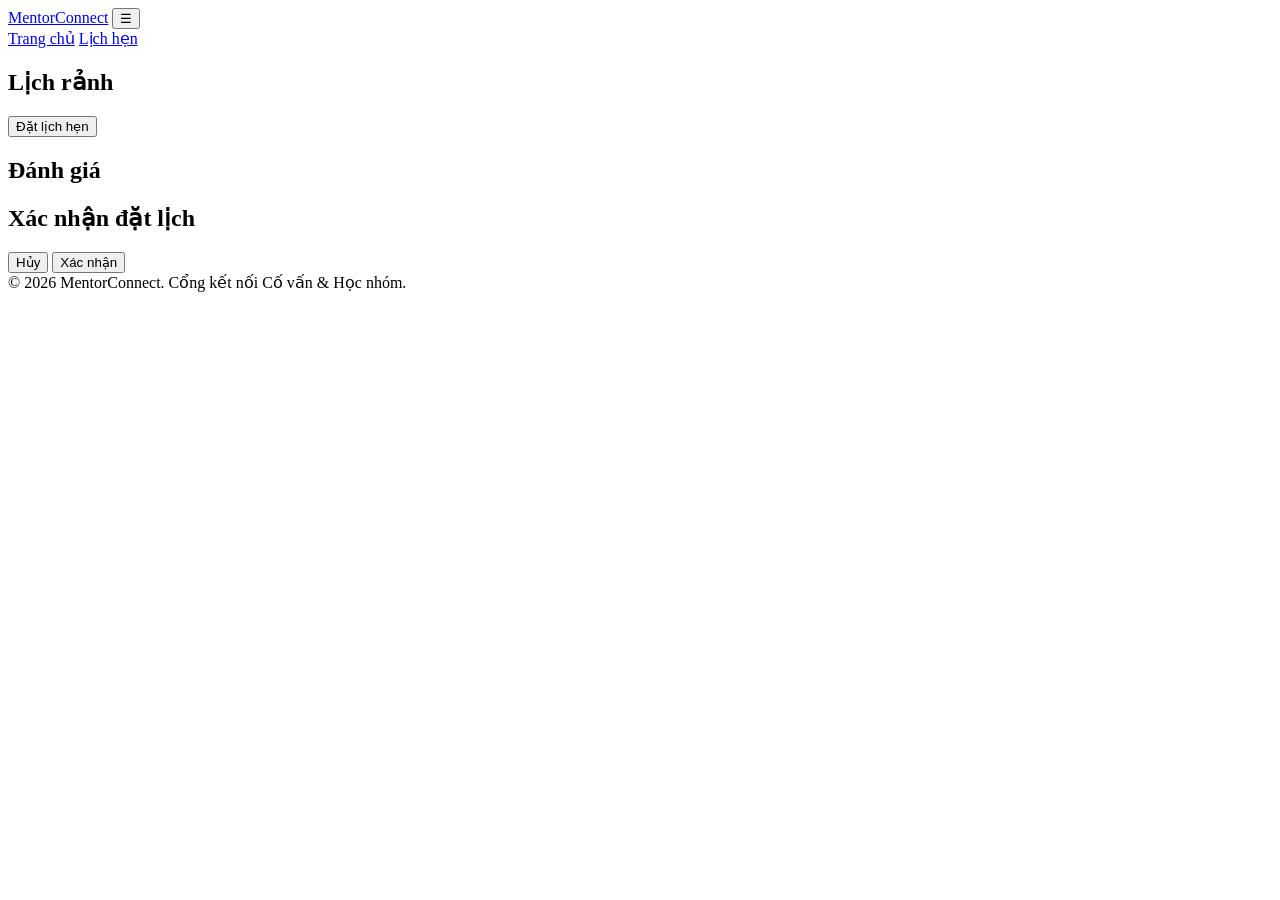
==== index2.html @ 730cafae "html" ====
<!DOCTYPE html>
<html lang="vi">
<head>
  <!-- Khai báo tiếng Việt và tối ưu hiển thị trên điện thoại -->
  <meta charset="UTF-8">
  <meta name="viewport" content="width=device-width, initial-scale=1.0">
  <title>MentorConnect - Hồ sơ cố vấn</title>

  <!-- Nạp stylesheet chung trước, sau đó nạp stylesheet riêng cho trang hồ sơ -->
  <link rel="stylesheet" href="css/styles.css">
  <link rel="stylesheet" href="css/profile.css">
</head>
<body>
  <!-- Phần đầu trang và thanh điều hướng -->
  <header class="site-header">
    <div class="container header-inner">
      <a class="logo" href="index.html">MentorConnect</a>
      <button class="menu-toggle" id="menu-toggle" aria-label="Bật tắt menu">☰</button>
      <nav class="nav" id="nav">
        <a href="index.html">Trang chủ</a>
        <a href="index3.html">Lịch hẹn</a>
      </nav>
    </div>
  </header>

  <!-- Nội dung chính: hồ sơ cố vấn, lịch rảnh và đánh giá do JavaScript đổ dữ liệu -->
  <main class="container" id="profile-root">
    <!-- Thông tin tổng quan của cố vấn -->
    <section class="card profile-head">
      <div class="avatar avatar-lg" id="mentor-avatar"></div>
      <div>
        <h1 id="mentor-name"></h1>
        <p class="rating" id="mentor-rating"></p>
        <p class="bio" id="mentor-bio"></p>
        <div class="tags" id="mentor-skills"></div>
      </div>
    </section>

    <!-- Danh sách khung giờ rảnh và nút đặt lịch -->
    <section class="card section">
      <h2>Lịch rảnh</h2>
      <div class="slot-list" id="slot-list"></div>
      <button class="btn btn-primary" id="book-btn">Đặt lịch hẹn</button>
    </section>

    <!-- Danh sách đánh giá từ người học -->
    <section class="card section">
      <h2>Đánh giá</h2>
      <div id="review-list"></div>
    </section>
  </main>

  <!-- Hộp thoại xác nhận đặt lịch hẹn -->
  <div class="modal" id="confirm-modal">
    <div class="modal-box card">
      <h2>Xác nhận đặt lịch</h2>
      <p id="confirm-text"></p>
      <div class="modal-actions">
        <button class="btn btn-danger" id="cancel-btn">Hủy</button>
        <button class="btn btn-primary" id="confirm-btn">Xác nhận</button>
      </div>
    </div>
  </div>

  <!-- Phần chân trang -->
  <footer class="site-footer">
    <div class="container">© 2026 MentorConnect. Cổng kết nối Cố vấn &amp; Học nhóm.</div>
  </footer>

  <!-- Nạp các tệp JavaScript theo đúng thứ tự -->
  <script src="js/data.js"></script>
  <script src="js/common.js"></script>
  <script src="js/profile.js"></script>
</body>
</html>
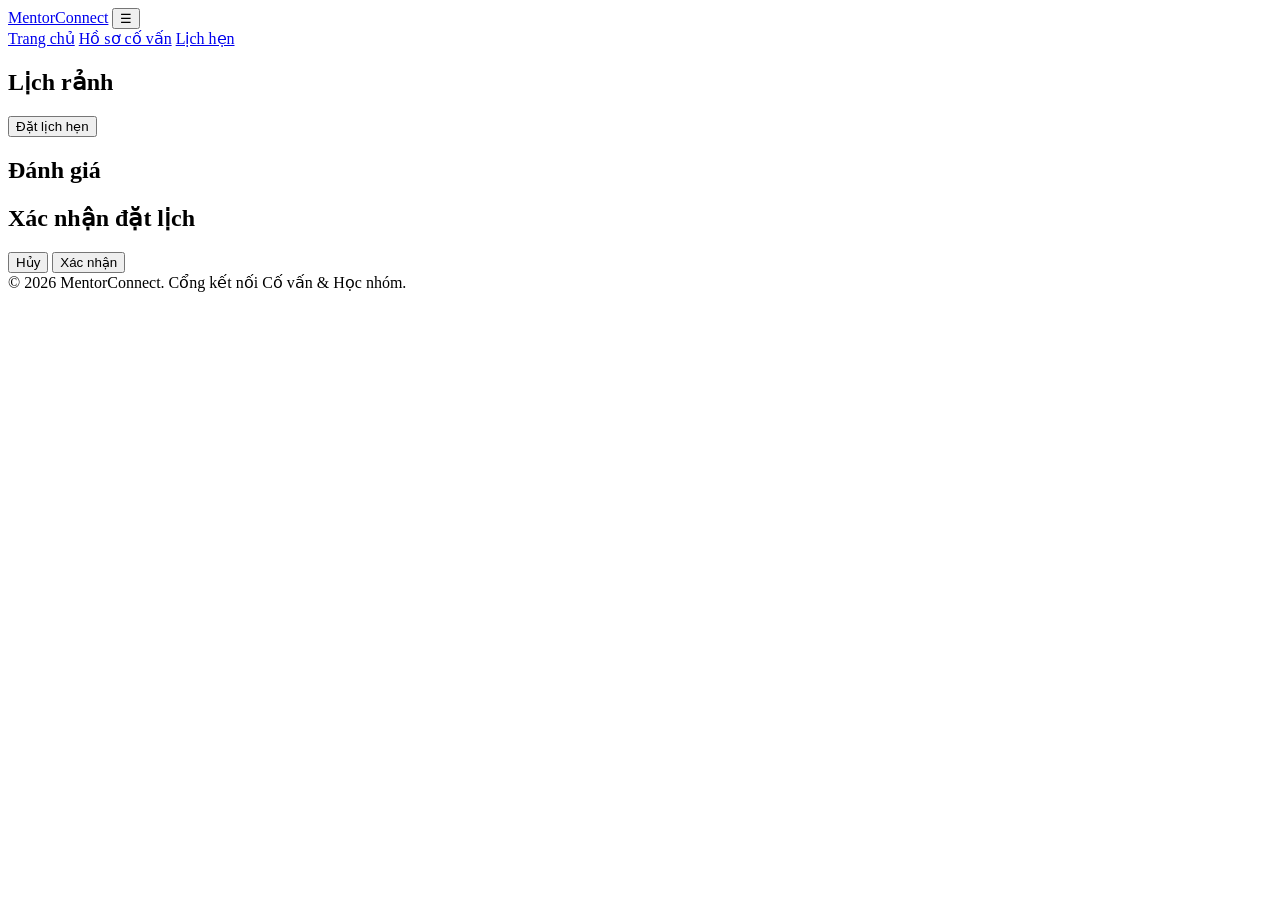
==== commit 25d8029d: "update html" ====
--- a/index2.html
+++ b/index2.html
@@ -18,6 +18,7 @@
       <button class="menu-toggle" id="menu-toggle" aria-label="Bật tắt menu">☰</button>
       <nav class="nav" id="nav">
         <a href="index.html">Trang chủ</a>
+        <a href="index2.html">Hồ sơ cố vấn</a>
         <a href="index3.html">Lịch hẹn</a>
       </nav>
     </div>
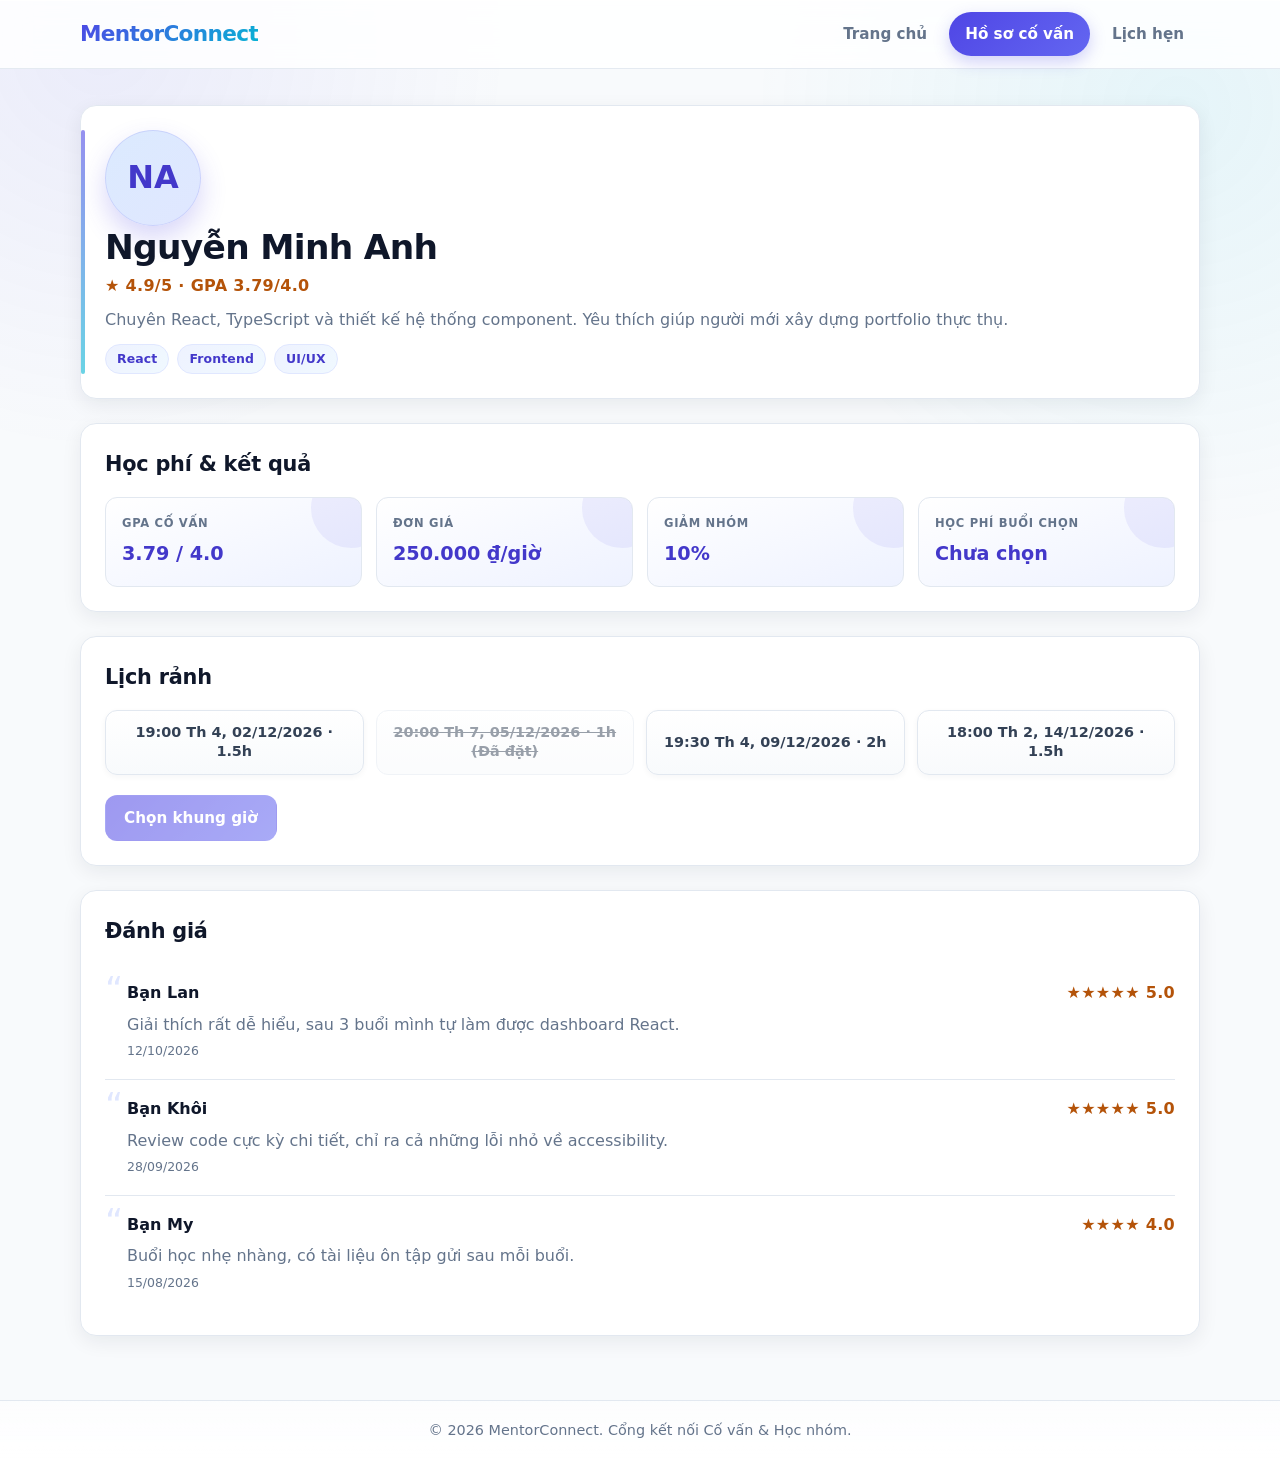
==== commit 8596af6e: "style: nang cap UI/UX, responsive va accessibility cho ca 3 trang" ====
--- a/index2.html
+++ b/index2.html
@@ -5,6 +5,7 @@
   <meta charset="UTF-8">
   <meta name="viewport" content="width=device-width, initial-scale=1.0">
   <title>MentorConnect - Hồ sơ cố vấn</title>
+  <meta name="description" content="Xem hồ sơ cố vấn, GPA, học phí, lịch rảnh và đánh giá trước khi đặt lịch trao đổi.">
 
   <!-- Nạp stylesheet chung trước, sau đó nạp stylesheet riêng cho trang hồ sơ -->
   <link rel="stylesheet" href="css/styles.css">
--- a/css/styles.css
+++ b/css/styles.css
@@ -0,0 +1,612 @@
+/* ==========================================================
+   styles.css - Design system & shell dùng chung cho mọi trang
+   ========================================================== */
+
+:root {
+  color-scheme: light;
+
+  --primary: #4f46e5;
+  --primary-dark: #4338ca;
+  --primary-050: #eef2ff;
+  --primary-100: #e0e7ff;
+  --accent: #06b6d4;
+
+  --text: #0f172a;
+  --text-soft: #334155;
+  --muted: #64748b;
+  --bg: #f8fafc;
+  --card: #ffffff;
+  --border: #e2e8f0;
+
+  --danger: #b91c1c;
+  --success: #047857;
+  --warning: #b45309;
+  --star: #b45309;
+
+  --radius-sm: 10px;
+  --radius: 16px;
+  --radius-lg: 22px;
+  --header-h: 68px;
+
+  --shadow: 0 6px 20px rgba(15, 23, 42, 0.07);
+  --shadow-lg: 0 18px 40px rgba(15, 23, 42, 0.12);
+  --ring: rgba(79, 70, 229, 0.35);
+  --ease: cubic-bezier(0.22, 1, 0.36, 1);
+}
+
+*,
+*::before,
+*::after {
+  box-sizing: border-box;
+}
+
+html {
+  scroll-behavior: smooth;
+  scroll-padding-top: calc(var(--header-h) + 16px);
+  -webkit-text-size-adjust: 100%;
+}
+
+body {
+  position: relative;
+  isolation: isolate;
+  margin: 0;
+  min-height: 100vh;
+  min-height: 100dvh;
+  display: flex;
+  flex-direction: column;
+  font-family: system-ui, -apple-system, "Segoe UI", Roboto, "Helvetica Neue", Arial, sans-serif;
+  font-size: 16px;
+  line-height: 1.6;
+  color: var(--text);
+  background: var(--bg);
+  text-rendering: optimizeLegibility;
+  -webkit-font-smoothing: antialiased;
+}
+
+/* Nền trang có thêm hai vầng sáng mờ, tạo chiều sâu mà không ảnh hưởng layout. */
+body::before {
+  content: "";
+  position: fixed;
+  inset: 0;
+  z-index: -1;
+  pointer-events: none;
+  background:
+    radial-gradient(circle at 8% 5%, rgba(79, 70, 229, 0.08), transparent 28%),
+    radial-gradient(circle at 92% 12%, rgba(6, 182, 212, 0.08), transparent 30%);
+}
+
+::selection {
+  background: var(--primary-100);
+  color: var(--primary-dark);
+}
+
+:where(a, button, input, select):focus-visible {
+  outline: 3px solid var(--ring);
+  outline-offset: 2px;
+}
+
+img {
+  display: block;
+  max-width: 100%;
+}
+
+main {
+  flex: 1;
+}
+
+.container {
+  width: min(100% - 40px, 1120px);
+  margin-inline: auto;
+}
+
+/* ---------- Header & navigation ---------- */
+.site-header {
+  position: sticky;
+  top: 0;
+  z-index: 50;
+  min-height: var(--header-h);
+  background: rgba(255, 255, 255, 0.86);
+  backdrop-filter: blur(14px) saturate(140%);
+  -webkit-backdrop-filter: blur(14px) saturate(140%);
+  border-bottom: 1px solid rgba(226, 232, 240, 0.9);
+  box-shadow: inset 0 1px 0 rgba(255, 255, 255, 0.7);
+}
+
+.header-inner {
+  position: relative;
+  display: flex;
+  align-items: center;
+  justify-content: space-between;
+  gap: 16px;
+  min-height: var(--header-h);
+}
+
+.logo {
+  font-size: 1.35rem;
+  font-weight: 800;
+  letter-spacing: -0.03em;
+  text-decoration: none;
+  background: linear-gradient(135deg, var(--primary), var(--accent));
+  -webkit-background-clip: text;
+  background-clip: text;
+  color: transparent;
+  transition: filter 0.2s;
+}
+
+.logo:hover {
+  filter: brightness(0.94);
+}
+
+.nav {
+  display: flex;
+  align-items: center;
+  gap: 6px;
+}
+
+.nav a {
+  display: inline-flex;
+  align-items: center;
+  min-height: 44px;
+  padding: 8px 16px;
+  border-radius: 999px;
+  color: var(--muted);
+  font-size: 0.95rem;
+  font-weight: 600;
+  text-decoration: none;
+  transition: color 0.2s, background-color 0.2s, box-shadow 0.2s, transform 0.2s var(--ease);
+}
+
+.nav a:hover {
+  color: var(--primary);
+  background: var(--primary-050);
+  transform: translateY(-1px);
+}
+
+.nav a.active,
+.nav a[aria-current="page"] {
+  color: #fff;
+  background: linear-gradient(135deg, var(--primary), #6366f1);
+  box-shadow: 0 6px 16px rgba(79, 70, 229, 0.25);
+  transform: none;
+}
+
+.menu-toggle {
+  display: none;
+  place-items: center;
+  width: 44px;
+  height: 44px;
+  padding: 0;
+  border: 1px solid var(--border);
+  border-radius: 12px;
+  background: #fff;
+  color: var(--text);
+  font-size: 1.3rem;
+  line-height: 1;
+  cursor: pointer;
+  transition: transform 0.25s var(--ease), border-color 0.2s, color 0.2s, background-color 0.2s;
+}
+
+.menu-toggle:hover {
+  border-color: var(--primary);
+  color: var(--primary);
+  background: var(--primary-050);
+}
+
+.menu-toggle[aria-expanded="true"] {
+  transform: rotate(90deg);
+  border-color: var(--primary);
+  color: var(--primary);
+}
+
+/* ---------- Card, nút bấm, avatar, tag ---------- */
+.card {
+  background: var(--card);
+  border: 1px solid var(--border);
+  border-radius: var(--radius);
+  box-shadow: var(--shadow), inset 0 1px 0 rgba(255, 255, 255, 0.9);
+  padding: 24px;
+}
+
+.section {
+  margin-top: 24px;
+  scroll-margin-top: calc(var(--header-h) + 16px);
+}
+
+.section h2 {
+  margin: 0 0 16px;
+  font-size: clamp(1.15rem, 2.2vw, 1.3rem);
+  letter-spacing: -0.01em;
+}
+
+.btn {
+  display: inline-flex;
+  align-items: center;
+  justify-content: center;
+  gap: 8px;
+  min-height: 44px;
+  padding: 10px 18px;
+  border: 1px solid transparent;
+  border-radius: 12px;
+  font: inherit;
+  font-size: 0.95rem;
+  font-weight: 600;
+  cursor: pointer;
+  transition: transform 0.2s var(--ease), background-color 0.2s,
+    box-shadow 0.2s, border-color 0.2s, color 0.2s;
+}
+
+.btn:hover:not(:disabled) {
+  transform: translateY(-2px);
+}
+
+.btn:active:not(:disabled) {
+  transform: translateY(0) scale(0.98);
+}
+
+.btn:disabled {
+  opacity: 0.55;
+  cursor: not-allowed;
+  box-shadow: none;
+}
+
+.btn-primary {
+  color: #fff;
+  background: linear-gradient(135deg, var(--primary), #6366f1);
+  box-shadow: 0 6px 16px rgba(79, 70, 229, 0.25);
+}
+
+.btn-primary:hover:not(:disabled) {
+  background: linear-gradient(135deg, var(--primary-dark), var(--primary));
+  box-shadow: 0 10px 22px rgba(79, 70, 229, 0.32);
+}
+
+.btn-danger {
+  color: var(--danger);
+  background: #fff1f2;
+  border-color: #fecdd3;
+}
+
+.btn-danger:hover:not(:disabled) {
+  background: #ffe4e6;
+  border-color: #fda4af;
+}
+
+.avatar {
+  display: grid;
+  place-items: center;
+  flex-shrink: 0;
+  width: 56px;
+  height: 56px;
+  border-radius: 50%;
+  overflow: hidden;
+  background: linear-gradient(135deg, #dbeafe, var(--primary-100));
+  color: var(--primary-dark);
+  font-weight: 700;
+  font-size: 1.1rem;
+  box-shadow: inset 0 0 0 1px rgba(79, 70, 229, 0.12), 0 4px 12px rgba(79, 70, 229, 0.12);
+}
+
+.avatar-lg {
+  width: 96px;
+  height: 96px;
+  font-size: 2rem;
+}
+
+.avatar img {
+  width: 100%;
+  height: 100%;
+  object-fit: cover;
+}
+
+.tags {
+  display: flex;
+  flex-wrap: wrap;
+  gap: 8px;
+}
+
+.tags span,
+.tag {
+  display: inline-flex;
+  align-items: center;
+  padding: 4px 11px;
+  border: 1px solid var(--primary-100);
+  border-radius: 999px;
+  background: linear-gradient(135deg, var(--primary-050), #f0f9ff);
+  color: var(--primary-dark);
+  font-size: 0.78rem;
+  font-weight: 700;
+  letter-spacing: 0.01em;
+}
+
+.rating {
+  margin: 4px 0;
+  color: var(--star);
+  font-weight: 700;
+  letter-spacing: 0.02em;
+}
+
+.bio {
+  margin: 8px 0 0;
+  color: var(--muted);
+}
+
+/* ---------- Modal xác nhận ---------- */
+.modal {
+  position: fixed;
+  inset: 0;
+  z-index: 100;
+  display: grid;
+  place-items: center;
+  padding: max(20px, env(safe-area-inset-top)) max(20px, env(safe-area-inset-right))
+    max(20px, env(safe-area-inset-bottom)) max(20px, env(safe-area-inset-left));
+  background: rgba(15, 23, 42, 0.55);
+  backdrop-filter: blur(5px);
+  -webkit-backdrop-filter: blur(5px);
+  animation: modal-fade 0.2s ease-out;
+}
+
+.modal[hidden],
+.modal.hidden,
+.modal.is-hidden {
+  display: none;
+}
+
+.modal-box {
+  width: min(440px, 100%);
+  max-height: calc(100dvh - 40px);
+  overflow: auto;
+  padding: 28px;
+  border-radius: var(--radius-lg);
+  box-shadow: var(--shadow-lg);
+  animation: modal-pop 0.28s var(--ease);
+}
+
+.modal-box h2 {
+  margin-top: 0;
+  letter-spacing: -0.01em;
+}
+
+.modal-box p {
+  color: var(--muted);
+}
+
+.modal-actions {
+  display: flex;
+  flex-wrap: wrap;
+  justify-content: flex-end;
+  gap: 10px;
+  margin-top: 20px;
+}
+
+/* ---------- Toast & hộp thoại xác nhận (do JS tạo) ---------- */
+.mc-toast-root {
+  position: fixed;
+  z-index: 200;
+  right: max(20px, env(safe-area-inset-right));
+  bottom: max(20px, env(safe-area-inset-bottom));
+  display: flex;
+  flex-direction: column;
+  gap: 10px;
+  width: min(360px, calc(100vw - 40px));
+  pointer-events: none;
+}
+
+.mc-toast {
+  display: flex;
+  align-items: center;
+  gap: 10px;
+  padding: 12px 16px;
+  border: 1px solid rgba(255, 255, 255, 0.22);
+  border-radius: 12px;
+  color: #fff;
+  font-size: 0.9rem;
+  font-weight: 600;
+  line-height: 1.4;
+  box-shadow: 0 12px 28px rgba(15, 23, 42, 0.22);
+  backdrop-filter: blur(8px);
+  -webkit-backdrop-filter: blur(8px);
+  pointer-events: auto;
+  animation: mc-toast-in 0.3s var(--ease);
+}
+
+.mc-toast::before {
+  display: grid;
+  place-items: center;
+  flex-shrink: 0;
+  width: 22px;
+  height: 22px;
+  border-radius: 50%;
+  background: rgba(255, 255, 255, 0.22);
+  font-size: 0.8rem;
+}
+
+.mc-toast-success {
+  background: linear-gradient(135deg, #047857, #0f766e);
+}
+
+.mc-toast-success::before {
+  content: "✓";
+}
+
+.mc-toast-error {
+  background: linear-gradient(135deg, #b91c1c, #be123c);
+}
+
+.mc-toast-error::before {
+  content: "!";
+}
+
+.mc-toast-out {
+  opacity: 0;
+  transform: translateY(8px);
+  transition: opacity 0.25s, transform 0.25s;
+}
+
+.mc-confirm .modal-box p {
+  white-space: pre-line;
+}
+
+/* ---------- Footer ---------- */
+.site-footer {
+  margin-top: auto;
+  padding: 18px 20px;
+  border-top: 1px solid var(--border);
+  background: linear-gradient(180deg, rgba(255, 255, 255, 0.6), #fff);
+  color: var(--muted);
+  text-align: center;
+  font-size: 0.9rem;
+}
+
+/* ---------- Responsive ---------- */
+@media (max-width: 900px) {
+  .container {
+    width: min(100% - 32px, 1120px);
+  }
+}
+
+@media (max-width: 720px) {
+  :root {
+    --header-h: 60px;
+  }
+
+  .container {
+    width: min(100% - 28px, 1120px);
+  }
+
+  .menu-toggle {
+    display: grid;
+  }
+
+  .nav {
+    display: none;
+    position: absolute;
+    top: calc(100% + 8px);
+    left: 0;
+    right: 0;
+    flex-direction: column;
+    align-items: stretch;
+    gap: 4px;
+    margin: 0;
+    padding: 10px;
+    background: rgba(255, 255, 255, 0.97);
+    border: 1px solid var(--border);
+    border-radius: var(--radius);
+    box-shadow: var(--shadow-lg);
+    animation: modal-pop 0.22s var(--ease);
+  }
+
+  /* JS toggle có thể dùng một trong các class này */
+  .nav.active,
+  .nav.show,
+  .nav.open {
+    display: flex;
+  }
+
+  .nav a {
+    justify-content: center;
+    border-radius: 12px;
+  }
+
+  .nav a.active,
+  .nav a[aria-current="page"] {
+    color: var(--primary);
+    background: var(--primary-050);
+    box-shadow: none;
+  }
+
+  .avatar-lg {
+    width: 76px;
+    height: 76px;
+    font-size: 1.5rem;
+  }
+
+  .card {
+    padding: 18px;
+  }
+
+  .modal-box {
+    padding: 22px;
+  }
+
+  .modal-actions .btn {
+    flex: 1 1 120px;
+  }
+}
+
+@media (max-width: 420px) {
+  .container {
+    width: min(100% - 24px, 1120px);
+  }
+
+  .header-inner {
+    gap: 8px;
+  }
+
+  .logo {
+    font-size: 1.2rem;
+  }
+
+  .btn {
+    width: 100%;
+  }
+}
+
+/* ---------- Keyframes ---------- */
+@keyframes modal-fade {
+  from { opacity: 0; }
+  to { opacity: 1; }
+}
+
+@keyframes modal-pop {
+  from { opacity: 0; transform: translateY(12px) scale(0.96); }
+  to { opacity: 1; transform: translateY(0) scale(1); }
+}
+
+@keyframes mc-toast-in {
+  from { opacity: 0; transform: translateY(12px) scale(0.96); }
+  to { opacity: 1; transform: translateY(0) scale(1); }
+}
+
+/* ---------- Accessibility & in ấn ---------- */
+@media (prefers-reduced-motion: reduce) {
+  html {
+    scroll-behavior: auto;
+  }
+
+  *,
+  *::before,
+  *::after {
+    animation-duration: 0.01ms !important;
+    animation-iteration-count: 1 !important;
+    transition-duration: 0.01ms !important;
+  }
+}
+
+@media print {
+  .site-header,
+  .site-footer,
+  .modal,
+  .mc-toast-root,
+  .btn,
+  .menu-toggle,
+  .appointment-toolbar {
+    display: none !important;
+  }
+
+  body {
+    background: #fff;
+  }
+
+  body::before,
+  .banner::before,
+  .banner::after {
+    display: none;
+  }
+
+  .card,
+  .mentor-list > *,
+  .appointment-list > * {
+    box-shadow: none;
+    break-inside: avoid;
+  }
+}
--- a/css/profile.css
+++ b/css/profile.css
@@ -0,0 +1,252 @@
+/* ==========================================================
+   profile.css - Hồ sơ cố vấn: thông tin, lịch rảnh, đánh giá
+   ========================================================== */
+
+#profile-root {
+  padding-top: clamp(24px, 4vw, 36px);
+  padding-bottom: clamp(40px, 6vw, 64px);
+}
+
+/* ---------- Thông tin tổng quan ---------- */
+.profile-head {
+  position: relative;
+  gap: clamp(16px, 3vw, 28px);
+}
+
+.profile-head::after {
+  content: "";
+  position: absolute;
+  top: 24px;
+  bottom: 24px;
+  left: 0;
+  width: 4px;
+  border-radius: 999px;
+  background: linear-gradient(var(--primary), var(--accent));
+  opacity: 0.6;
+}
+
+.profile-head h1 {
+  margin: 0 0 4px;
+  font-size: clamp(1.6rem, 3.4vw, 2.15rem);
+  line-height: 1.25;
+  letter-spacing: -0.02em;
+}
+
+.profile-head .avatar-lg {
+  box-shadow: inset 0 0 0 1px rgba(79, 70, 229, 0.14), 0 12px 26px rgba(79, 70, 229, 0.22);
+}
+
+.profile-head .tags {
+  margin-top: 12px;
+}
+
+/* ---------- Lịch rảnh ---------- */
+.slot-list {
+  display: grid;
+  grid-template-columns: repeat(auto-fit, minmax(min(100%, 165px), 1fr));
+  gap: 12px;
+  margin-bottom: 20px;
+}
+
+.slot-list button,
+.slot {
+  position: relative;
+  min-height: 52px;
+  padding: 12px 14px;
+  border: 1px solid var(--border);
+  border-radius: 12px;
+  background: linear-gradient(180deg, #fff, #f8fafc);
+  color: var(--text-soft);
+  font: inherit;
+  font-size: 0.9rem;
+  font-weight: 600;
+  line-height: 1.35;
+  text-align: center;
+  cursor: pointer;
+  box-shadow: 0 2px 6px rgba(15, 23, 42, 0.04);
+  transition: transform 0.2s var(--ease), border-color 0.2s,
+    background-color 0.2s, color 0.2s, box-shadow 0.2s;
+}
+
+.slot-list button:not(:disabled):hover,
+.slot:not(.booked):hover {
+  transform: translateY(-2px);
+  border-color: var(--primary);
+  color: var(--primary);
+  box-shadow: 0 8px 18px rgba(79, 70, 229, 0.14);
+}
+
+.slot-list button.selected,
+.slot-list button.active,
+.slot.selected,
+.slot.active {
+  border-color: transparent;
+  background: linear-gradient(135deg, var(--primary), #6366f1);
+  color: #fff;
+  box-shadow: 0 8px 20px rgba(79, 70, 229, 0.3);
+}
+
+.slot-list button.selected::after,
+.slot.selected::after {
+  content: "✓";
+  position: absolute;
+  top: 5px;
+  right: 8px;
+  font-size: 0.8rem;
+  font-weight: 700;
+}
+
+.slot-list button:disabled,
+.slot.disabled,
+.slot.booked {
+  opacity: 0.5;
+  cursor: not-allowed;
+  text-decoration: line-through;
+  box-shadow: none;
+}
+
+/* ---------- Khối thống kê GPA / học phí do JS chèn thêm ---------- */
+.profile-stats .stats-grid {
+  display: grid;
+  grid-template-columns: repeat(auto-fit, minmax(min(100%, 170px), 1fr));
+  gap: 14px;
+}
+
+.profile-stats .stats-grid > div {
+  position: relative;
+  overflow: hidden;
+  display: flex;
+  flex-direction: column;
+  gap: 6px;
+  padding: 16px;
+  border: 1px solid var(--border);
+  border-radius: 12px;
+  background: linear-gradient(160deg, #fff, var(--primary-050));
+  transition: transform 0.25s var(--ease), box-shadow 0.25s;
+}
+
+.profile-stats .stats-grid > div::after {
+  content: "";
+  position: absolute;
+  width: 80px;
+  height: 80px;
+  top: -30px;
+  right: -30px;
+  border-radius: 50%;
+  background: rgba(79, 70, 229, 0.08);
+  pointer-events: none;
+}
+
+.profile-stats .stats-grid > div:hover {
+  transform: translateY(-2px);
+  box-shadow: 0 10px 22px rgba(15, 23, 42, 0.08);
+}
+
+.stats-label {
+  position: relative;
+  z-index: 1;
+  color: var(--muted);
+  font-size: 0.72rem;
+  font-weight: 700;
+  letter-spacing: 0.06em;
+  text-transform: uppercase;
+}
+
+.profile-stats strong {
+  position: relative;
+  z-index: 1;
+  color: var(--primary-dark);
+  font-size: clamp(1rem, 2vw, 1.2rem);
+}
+
+.empty-note {
+  margin: 0;
+  color: var(--muted);
+  font-style: italic;
+}
+
+/* ---------- Đánh giá ---------- */
+#review-list > * {
+  position: relative;
+  padding: 16px 0 16px 22px;
+  border-bottom: 1px solid var(--border);
+}
+
+#review-list > *::before {
+  content: "“";
+  position: absolute;
+  top: 8px;
+  left: 0;
+  color: var(--primary-100);
+  font-size: 2.2rem;
+  line-height: 1;
+}
+
+#review-list > *:last-child {
+  border-bottom: 0;
+}
+
+.review-header {
+  display: flex;
+  align-items: center;
+  justify-content: space-between;
+  flex-wrap: wrap;
+  gap: 12px;
+}
+
+.review-author {
+  color: var(--text);
+  font-weight: 700;
+}
+
+.review-rating {
+  color: var(--star);
+  font-weight: 700;
+  white-space: nowrap;
+  letter-spacing: 0.02em;
+}
+
+#review-list p {
+  margin: 6px 0 0;
+  color: var(--muted);
+}
+
+#review-list small {
+  color: var(--muted);
+  font-size: 0.78rem;
+}
+
+/* ---------- Responsive ---------- */
+@media (max-width: 720px) {
+  .profile-head {
+    flex-direction: column;
+    gap: 16px;
+  }
+
+  .profile-head::after {
+    display: none;
+  }
+}
+
+@media (max-width: 600px) {
+  .slot-list {
+    grid-template-columns: repeat(2, minmax(0, 1fr));
+  }
+
+  .profile-stats .stats-grid {
+    grid-template-columns: repeat(2, minmax(0, 1fr));
+  }
+}
+
+@media (max-width: 420px) {
+  .slot-list,
+  .profile-stats .stats-grid {
+    grid-template-columns: 1fr;
+  }
+
+  .review-header {
+    flex-direction: column;
+    align-items: flex-start;
+    gap: 2px;
+  }
+}
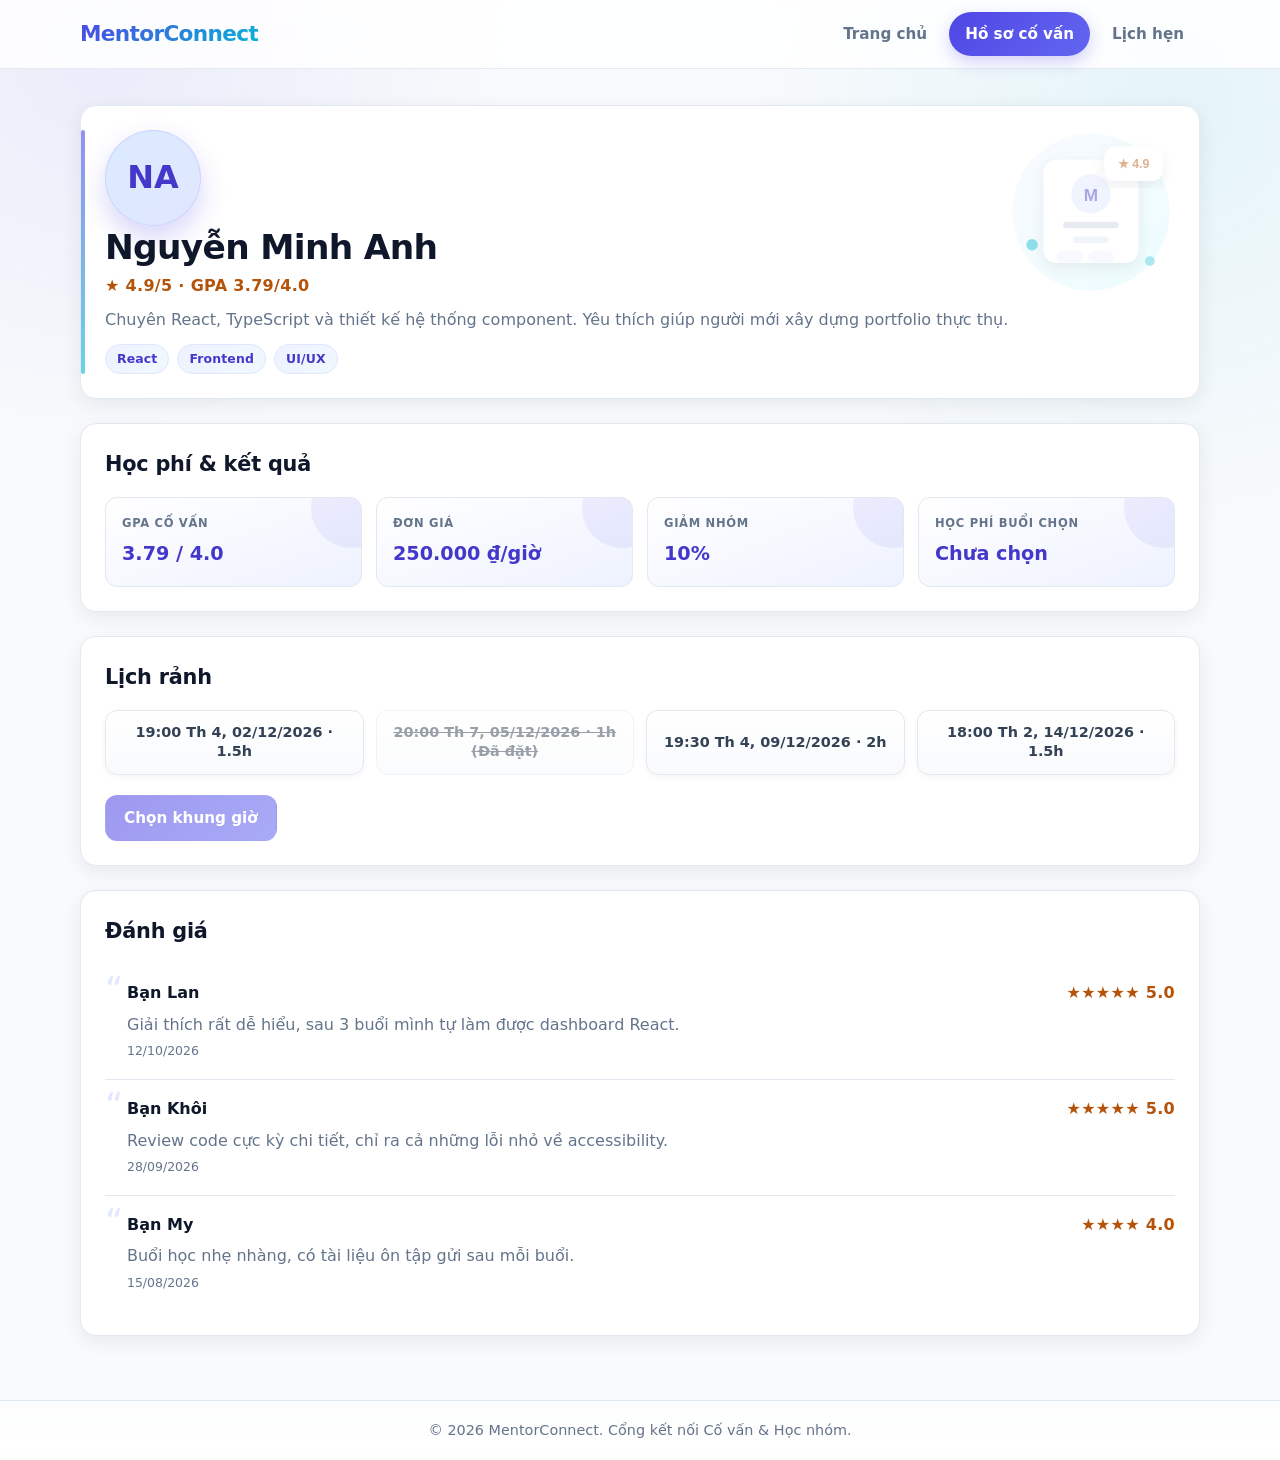
==== commit c1dea62c: "feat: them minh hoa banner, profile va lich hen tren main" ====
--- a/index2.html
+++ b/index2.html
@@ -5,7 +5,7 @@
   <meta charset="UTF-8">
   <meta name="viewport" content="width=device-width, initial-scale=1.0">
   <title>MentorConnect - Hồ sơ cố vấn</title>
-  <meta name="description" content="Xem hồ sơ cố vấn, GPA, học phí, lịch rảnh và đánh giá trước khi đặt lịch trao đổi.">
+  <meta name="description" content="Xem hồ sơ cố vấn, GPA, học phí, lịch rảnh và đánh giá trước khi đặt buổi trao đổi.">
 
   <!-- Nạp stylesheet chung trước, sau đó nạp stylesheet riêng cho trang hồ sơ -->
   <link rel="stylesheet" href="css/styles.css">
--- a/css/profile.css
+++ b/css/profile.css
@@ -23,6 +23,24 @@
   border-radius: 999px;
   background: linear-gradient(var(--primary), var(--accent));
   opacity: 0.6;
+}
+
+/* Minh họa hồ sơ nằm góc phải, chỉ trang trí nên không nhận sự kiện. */
+.profile-head::before {
+  content: "";
+  position: absolute;
+  top: 16px;
+  right: 18px;
+  width: clamp(110px, 18vw, 180px);
+  aspect-ratio: 1;
+  background: url("../assets/illustrations/profile-illustration.svg") no-repeat center / contain;
+  opacity: 0.45;
+  pointer-events: none;
+}
+
+.profile-head > * {
+  position: relative;
+  z-index: 1;
 }
 
 .profile-head h1 {
@@ -223,7 +241,8 @@
     gap: 16px;
   }
 
-  .profile-head::after {
+  .profile-head::after,
+  .profile-head::before {
     display: none;
   }
 }
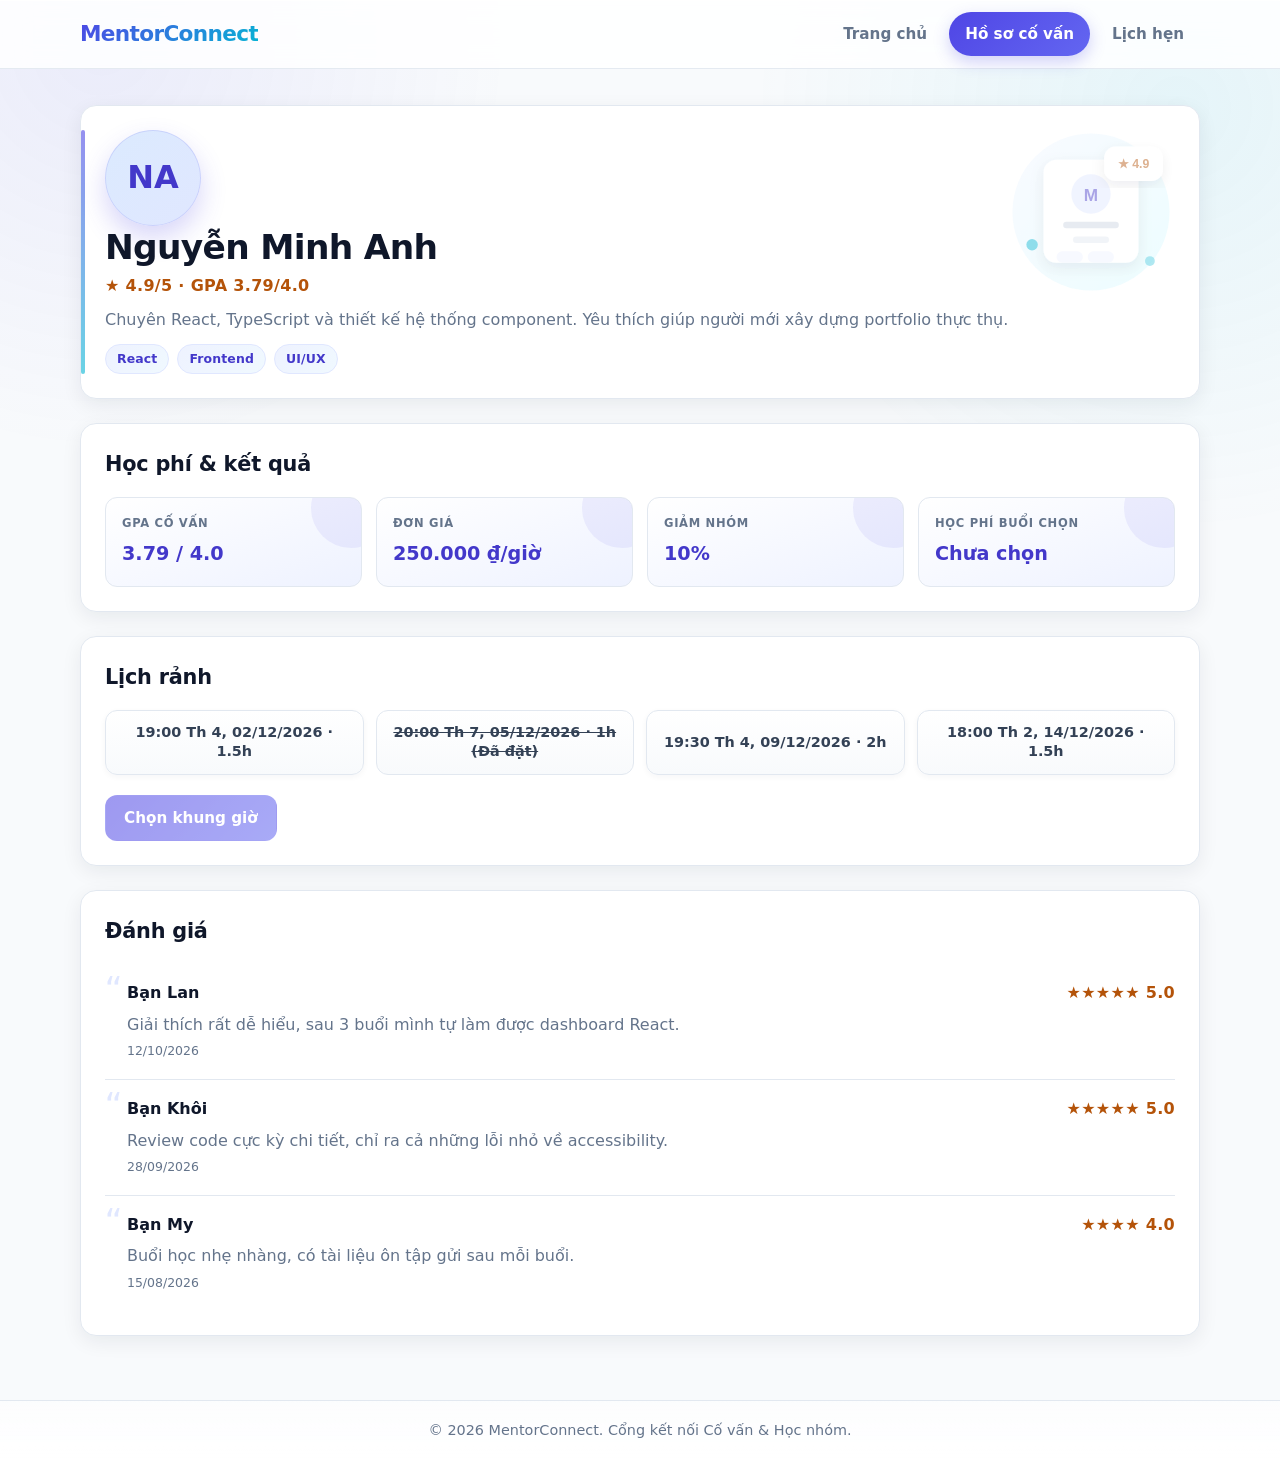
==== commit c5323036: "feat: them thu vien AOS hieu ung cuon va cau hinh chung" ====
--- a/index2.html
+++ b/index2.html
@@ -7,7 +7,8 @@
   <title>MentorConnect - Hồ sơ cố vấn</title>
   <meta name="description" content="Xem hồ sơ cố vấn, GPA, học phí, lịch rảnh và đánh giá trước khi đặt buổi trao đổi.">
 
-  <!-- Nạp stylesheet chung trước, sau đó nạp stylesheet riêng cho trang hồ sơ -->
+  <!-- AOS (hiệu ứng cuộn) nạp trước để CSS riêng có thể ghi đè nếu cần -->
+  <link rel="stylesheet" href="vendor/aos/aos.css">
   <link rel="stylesheet" href="css/styles.css">
   <link rel="stylesheet" href="css/profile.css">
 </head>
@@ -28,7 +29,7 @@
   <!-- Nội dung chính: hồ sơ cố vấn, lịch rảnh và đánh giá do JavaScript đổ dữ liệu -->
   <main class="container" id="profile-root">
     <!-- Thông tin tổng quan của cố vấn -->
-    <section class="card profile-head">
+    <section class="card profile-head" data-aos="fade-up">
       <div class="avatar avatar-lg" id="mentor-avatar"></div>
       <div>
         <h1 id="mentor-name"></h1>
@@ -39,14 +40,14 @@
     </section>
 
     <!-- Danh sách khung giờ rảnh và nút đặt lịch -->
-    <section class="card section">
+    <section class="card section" data-aos="fade-up" data-aos-delay="100">
       <h2>Lịch rảnh</h2>
       <div class="slot-list" id="slot-list"></div>
       <button class="btn btn-primary" id="book-btn">Đặt lịch hẹn</button>
     </section>
 
     <!-- Danh sách đánh giá từ người học -->
-    <section class="card section">
+    <section class="card section" data-aos="fade-up" data-aos-delay="200">
       <h2>Đánh giá</h2>
       <div id="review-list"></div>
     </section>
@@ -70,8 +71,10 @@
   </footer>
 
   <!-- Nạp các tệp JavaScript theo đúng thứ tự -->
+  <script src="vendor/aos/aos.js"></script>
   <script src="js/data.js"></script>
   <script src="js/common.js"></script>
+  <script src="js/effects.js"></script>
   <script src="js/profile.js"></script>
 </body>
 </html>
